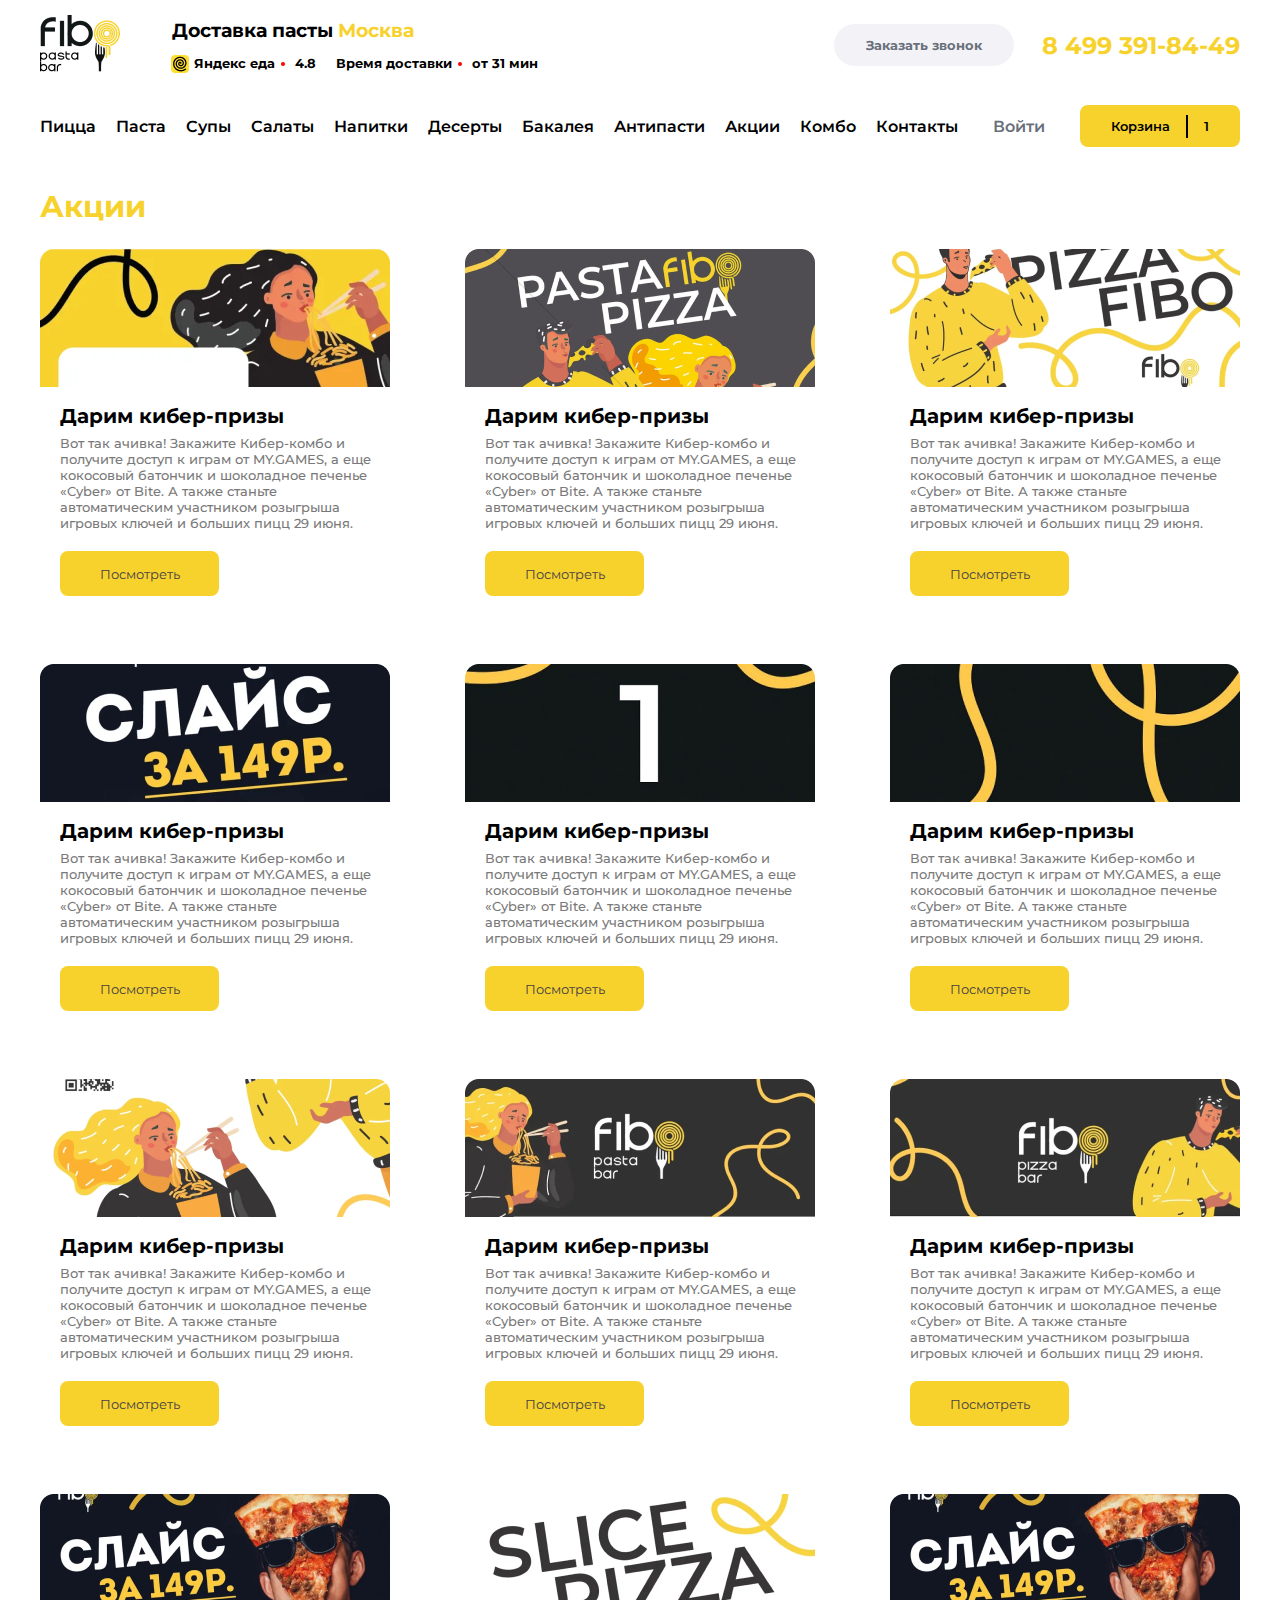
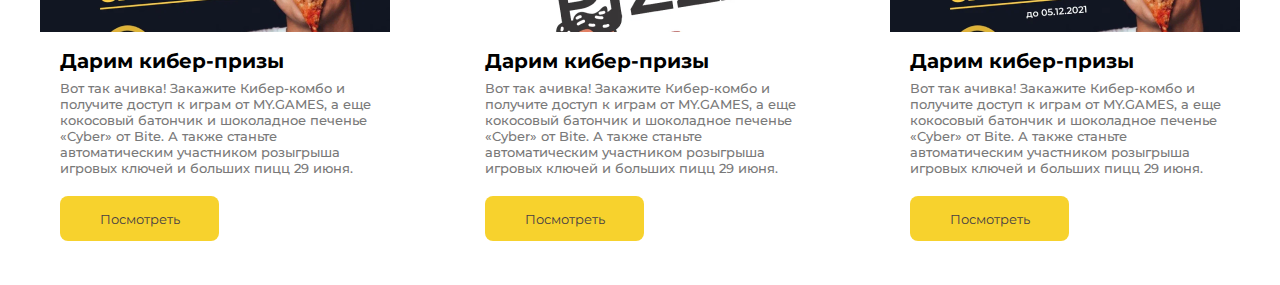
==== akccii.html @ 9b22031e "'adik'" ====
<!doctype html>
<html lang="en">
<head>
    <meta charset="UTF-8">
    <meta name="viewport"
          content="width=device-width, user-scalable=no, initial-scale=1.0, maximum-scale=1.0, minimum-scale=1.0">
    <meta http-equiv="X-UA-Compatible" content="ie=edge">
    <title>Document</title>
    <link rel="stylesheet" href="style/akccii.css">
    <link rel="preconnect" href="https://fonts.googleapis.com">
    <link rel="preconnect" href="https://fonts.gstatic.com" crossorigin>
    <link href="https://fonts.googleapis.com/css2?family=Merienda:wght@300;400;500;700;800&family=Montserrat:wght@300;400;500;600;700;800;900&display=swap" rel="stylesheet">
</head>
<body>
<header>
    <div class="container">
        <div class="header__top">
            <div class="header__icons">
                <img src="image/Rectangle%2076.png" alt="">
                <div class="header__logo">
                    <h3 class="header__delivery">Доставка пасты <span class="header__mos">Москва</span> </h3>
                    <div class="header__description">
                        <h5 class="header__food">Яндекс еда</h5>
                        <h5 class="header__rate">4.8</h5>
                        <h5 class="header__time">Время доставки</h5>
                        <h5>от 31 мин</h5>
                    </div>
                </div>
            </div>
            <div class="header__call">
                <button>Заказать звонок</button>
                <h2>8 499 391-84-49</h2>
            </div>
        </div>
        <div class="header__bottom">
            <ul>
                <li>Пицца</li>
                <li>Паста </li>
                <li>Супы</li>
                <li>Салаты</li>
                <li>Напитки</li>
                <li>Десерты</li>
                <li>Бакалея</li>
                <li>Антипасти</li>
                <li>Акции</li>
                <li>Комбо</li>
                <li>Контакты</li>
            </ul>
            <p>Войти</p>
            <button>Корзина <span class="header__one">1</span></button>
        </div>
    </div>
</header>
<main>
    <section class="section1">
        <div class="container">
            <h2>Акции</h2>
            <div class="box">
                <div class="box__sec">
                    <img src="image/Rectangle 77.png" alt="">
                    <h3>Дарим кибер-призы</h3>
                    <p>Вот так ачивка! Закажите Кибер-комбо и получите доступ к играм от MY.GAMES, а еще кокосовый батончик и шоколадное печенье «Cyber» от Bite. А также станьте автоматическим участником розыгрыша игровых ключей и больших пицц 29 июня.
                    </p>
                    <button>Посмотреть</button>
                </div>
                <div class="box__sec">
                    <img src="image/Rectangle 77 (1).png" alt="">
                    <h3>Дарим кибер-призы</h3>
                    <p>Вот так ачивка! Закажите Кибер-комбо и получите доступ к играм от MY.GAMES, а еще кокосовый батончик и шоколадное печенье «Cyber» от Bite. А также станьте автоматическим участником розыгрыша игровых ключей и больших пицц 29 июня.
                    </p>
                    <button>Посмотреть</button>
                </div>
                <div class="box__sec">
                    <img src="image/Rectangle 77 (2).png" alt="">
                    <h3>Дарим кибер-призы</h3>
                    <p>Вот так ачивка! Закажите Кибер-комбо и получите доступ к играм от MY.GAMES, а еще кокосовый батончик и шоколадное печенье «Cyber» от Bite. А также станьте автоматическим участником розыгрыша игровых ключей и больших пицц 29 июня.
                    </p>
                    <button>Посмотреть</button>
                </div>
            </div>
            <div class="box">
                <div class="box__sec">
                    <img src="image/Rectangle 77 (3).png" alt="">
                    <h3>Дарим кибер-призы</h3>
                    <p>Вот так ачивка! Закажите Кибер-комбо и получите доступ к играм от MY.GAMES, а еще кокосовый батончик и шоколадное печенье «Cyber» от Bite. А также станьте автоматическим участником розыгрыша игровых ключей и больших пицц 29 июня.
                    </p>
                    <button>Посмотреть</button>
                </div>
                <div class="box__sec">
                    <img src="image/Rectangle 77 (4).png" alt="">
                    <h3>Дарим кибер-призы</h3>
                    <p>Вот так ачивка! Закажите Кибер-комбо и получите доступ к играм от MY.GAMES, а еще кокосовый батончик и шоколадное печенье «Cyber» от Bite. А также станьте автоматическим участником розыгрыша игровых ключей и больших пицц 29 июня.
                    </p>
                    <button>Посмотреть</button>
                </div>
                <div class="box__sec">
                    <img src="image/Rectangle 77 (5).png" alt="">
                    <h3>Дарим кибер-призы</h3>
                    <p>Вот так ачивка! Закажите Кибер-комбо и получите доступ к играм от MY.GAMES, а еще кокосовый батончик и шоколадное печенье «Cyber» от Bite. А также станьте автоматическим участником розыгрыша игровых ключей и больших пицц 29 июня.
                    </p>
                    <button>Посмотреть</button>
                </div>
            </div>
            <div class="box">
                <div class="box__sec">
                    <img src="image/Rectangle 77 (6).png" alt="">
                    <h3>Дарим кибер-призы</h3>
                    <p>Вот так ачивка! Закажите Кибер-комбо и получите доступ к играм от MY.GAMES, а еще кокосовый батончик и шоколадное печенье «Cyber» от Bite. А также станьте автоматическим участником розыгрыша игровых ключей и больших пицц 29 июня.
                    </p>
                    <button>Посмотреть</button>
                </div>
                <div class="box__sec">
                    <img src="image/Rectangle 77 (7).png" alt="">
                    <h3>Дарим кибер-призы</h3>
                    <p>Вот так ачивка! Закажите Кибер-комбо и получите доступ к играм от MY.GAMES, а еще кокосовый батончик и шоколадное печенье «Cyber» от Bite. А также станьте автоматическим участником розыгрыша игровых ключей и больших пицц 29 июня.
                    </p>
                    <button>Посмотреть</button>
                </div>
                <div class="box__sec">
                    <img src="image/Rectangle 77 (9).png" alt="">
                    <h3>Дарим кибер-призы</h3>
                    <p>Вот так ачивка! Закажите Кибер-комбо и получите доступ к играм от MY.GAMES, а еще кокосовый батончик и шоколадное печенье «Cyber» от Bite. А также станьте автоматическим участником розыгрыша игровых ключей и больших пицц 29 июня.
                    </p>
                    <button>Посмотреть</button>
                </div>
            </div>
            <div class="box">
                <div class="box__sec">
                    <img src="image/Rectangle 77 (10).png" alt="">
                    <h3>Дарим кибер-призы</h3>
                    <p>Вот так ачивка! Закажите Кибер-комбо и получите доступ к играм от MY.GAMES, а еще кокосовый батончик и шоколадное печенье «Cyber» от Bite. А также станьте автоматическим участником розыгрыша игровых ключей и больших пицц 29 июня.
                    </p>
                    <button>Посмотреть</button>
                </div>
                <div class="box__sec">
                    <img src="image/Rectangle 78.png" alt="">
                    <h3>Дарим кибер-призы</h3>
                    <p>Вот так ачивка! Закажите Кибер-комбо и получите доступ к играм от MY.GAMES, а еще кокосовый батончик и шоколадное печенье «Cyber» от Bite. А также станьте автоматическим участником розыгрыша игровых ключей и больших пицц 29 июня.
                    </p>
                    <button>Посмотреть</button>
                </div>
                <div class="box__sec">
                    <img src="image/Rectangle 77 (11).png" alt="">
                    <h3>Дарим кибер-призы</h3>
                    <p>Вот так ачивка! Закажите Кибер-комбо и получите доступ к играм от MY.GAMES, а еще кокосовый батончик и шоколадное печенье «Cyber» от Bite. А также станьте автоматическим участником розыгрыша игровых ключей и больших пицц 29 июня.
                    </p>
                    <button>Посмотреть</button>
                </div>
            </div>
        </div>

    </section>
</main>

</body>
</html>
---- style/akccii.css ----
*{
    margin: 0;
    padding: 0;
    box-sizing: border-box;
    list-style: none;
    font-family: 'Montserrat', sans-serif;
}
.container{
    width: 1200px;
    margin:  0 auto;
}
.header__top{
    display: flex;
    justify-content: space-between;
    align-items: center;
}
.header__icons{
    display: flex;
    align-items: center;
    column-gap: 52px;
}
.header__call{
    display: flex;
    align-items: center;
    column-gap: 28px;
}
.header__description{
    display: flex;
    margin-left: 22px;
    column-gap: 20px;
    margin-top: 13px;
}
header{
    padding: 15px 0 41px;
}
.header__mos{
    color: #F7D22D;
}
.header__food{
    position: relative;
}
.header__food:before{
    content: '';
    display: block;
    width: 18px;
    height: 18px;
    background: url("../image/image 31.png")center/cover no-repeat;
    position: absolute;
    left: -23px;
}
.header__food:after{
    content: '';
    display: block;
    width: 4px;
    height: 4px;
    background: red;
    border-radius: 50%;
    position: absolute;
    right: -10px;
    top: 44%;
}
.header__rate{
    position: relative;
}
.header__rate:after{
    content: '';
    display: block;
    width: 14px;
    height: 16px;
    background: url("../image/.png")center/cover no-repeat;
    position: absolute;
    top: -7%;
    right: -17px;
}
.header__time{
    position: relative;
}
.header__time:after{
    content: '';
    display: block;
    width: 4px;
    height: 4px;
    background: red;
    border-radius: 50%;
    position: absolute;
    right: -10px;
    top: 44%;
}
.header__call button{
    border-radius: 28px;
    background: #F3F3F7;
    width: 180px;
    height: 42px;
    border: none;
    color: #696F7A;
    font-weight: 700;
}
.header__call h2{
    color: #F7D22D;
}
.header__bottom{
    display: flex;
    align-items: center;
    justify-content: space-between;
    margin-top: 30px;
}
.header__bottom ul{
    display: flex;
    column-gap: 20px;
    font-weight: 600;
}
.header__bottom p{
    font-weight: 600;
    color: #696F7A;
}
.header__bottom button{
    width: 160px;
    height: 42px;
    background: #F7D22D;
    border: none;
    border-radius: 8px;
    color: black;
    font-weight: 600;

}
.header__one{
    margin-left: 30px;
    position: relative;
}
.header__one:before{
    display: block;
    content: '';
    position: absolute;
    width: 2px;
    height: 23px;
    background: black;
    top:-21%;
    right: 21px;
}
.banner__carousel{
    display: flex;
    justify-content: space-between;
}
.section1 h2{
    font-size: 30px;
    font-weight: 700;
    color: #F7D22D;
}
.box{
    display: flex;
    margin-top: 24px;
    column-gap: 30px;
    justify-content: space-between;
}
.box__sec{
    width: 350px;
    height: 391px;
}
.box__sec h3{
    font-size: 20px;
    font-weight: 700;
    margin-left: 20px;
    margin-top: 13px;
}
.box__sec p{
    font-size: 13px;
    font-weight: 500;
    margin-left: 20px;
    margin-top: 7px;
    color: #797979;
}
.box__sec button{
    width: 159px;
    height: 45px;
    background: #F7D22D;
    border: none;
    border-radius: 8px;
    color: #473E43;
    margin-left: 20px;
    margin-top: 20px;
}
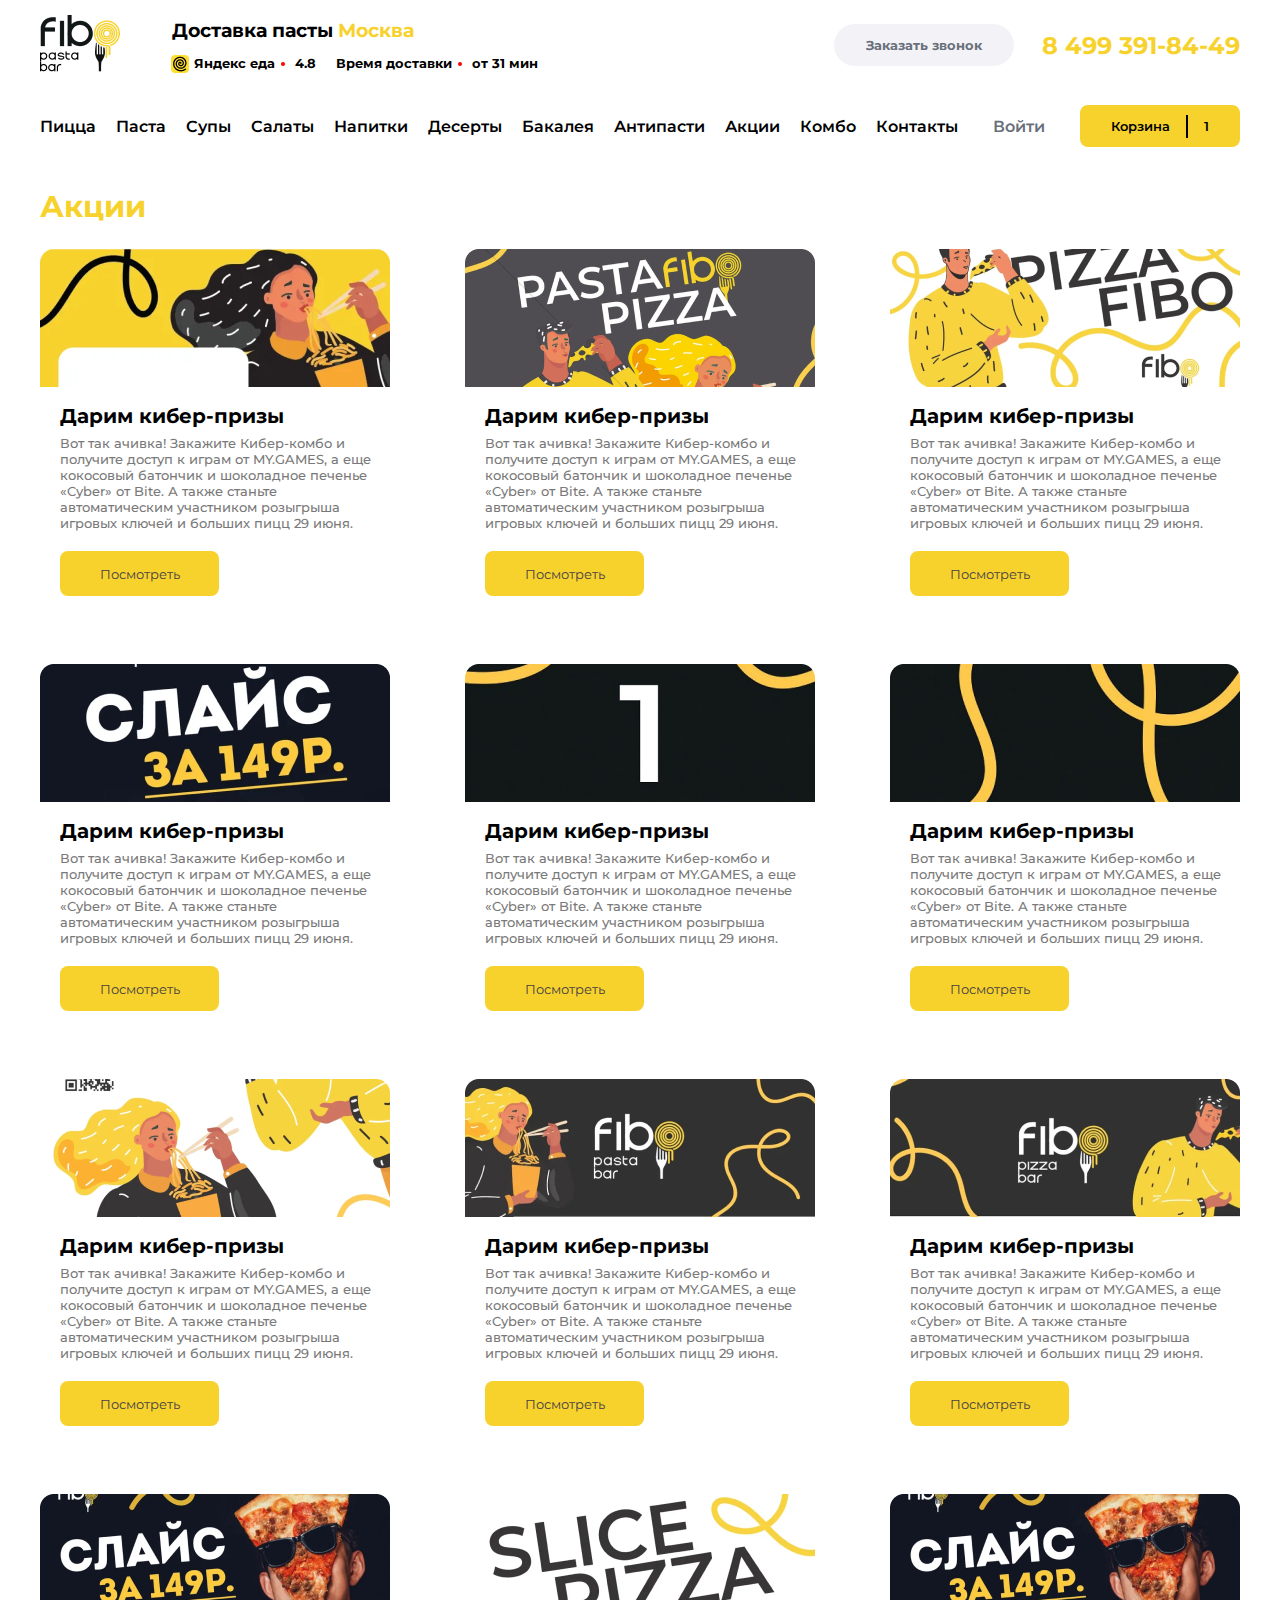
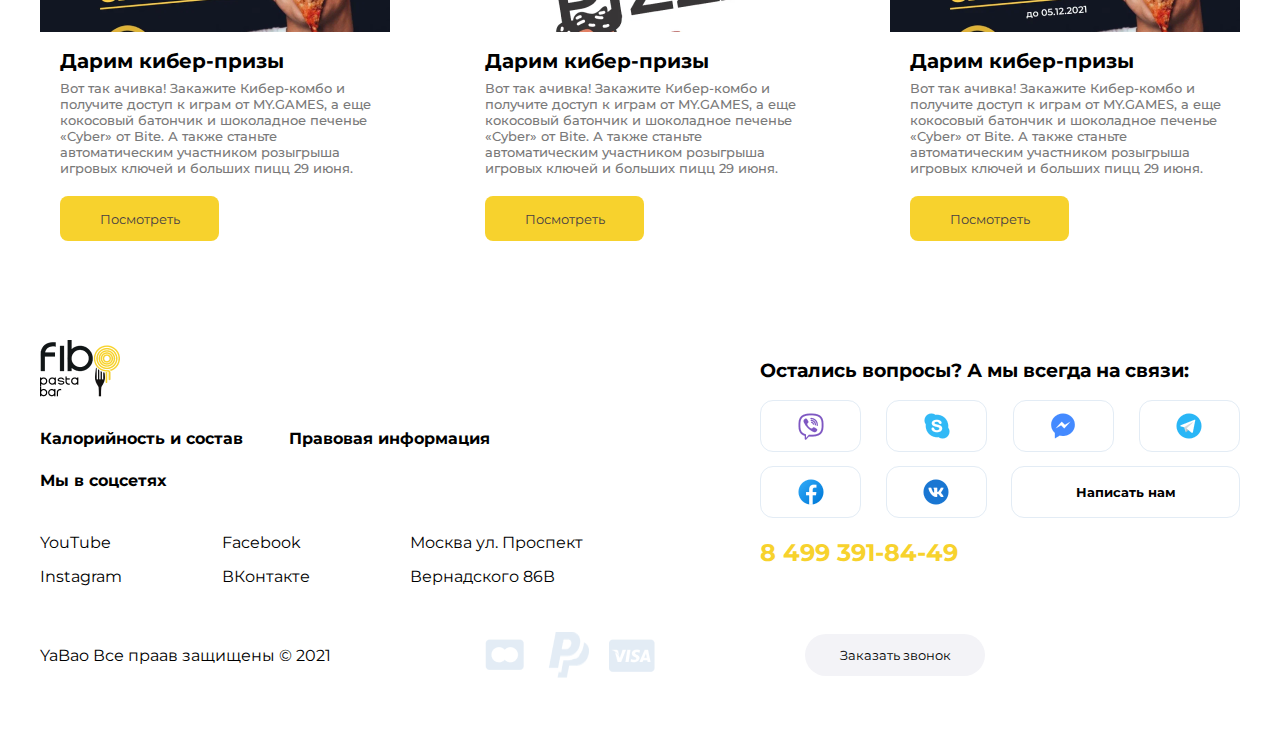
==== commit ea4a10ea: "'akccii'" ====
--- a/akccii.html
+++ b/akccii.html
@@ -151,6 +151,75 @@
 
     </section>
 </main>
+<footer>
+    <div class="container">
+        <div class="footer__top">
+            <img src="image/Rectangle 76.png" alt="">
+            <h3>Остались вопросы? А мы всегда на связи:
+            </h3>
+        </div>
+        <div class="footer__mid">
+            <ul>
+                <li>Калорийность и состав</li>
+                <li>Правовая информация</li>
+                <li>Мы в соцсетях</li>
+            </ul>
+            <div class="footer__media">
+                <div class="media__top">
+                    <div class="media__icon">
+                        <img src="image/image%2017.png" alt="">
+                    </div>
+                    <div class="media__icon">
+                        <img src="image/image%2018.png" alt="">
+                    </div>
+                    <div class="media__icon">
+                        <img src="image/image%2019.png" alt="">
+                    </div>
+                    <div class="media__icon">
+                        <img src="image/image%2020.png" alt="">
+                    </div>
+                </div>
+                <div class="media__bottom">
+                    <div class="media__icon">
+                        <img src="image/image%2021.png" alt="">
+                    </div>
+                    <div class="media__icon">
+                        <img src="image/image%2022.png" alt="">
+                    </div>
+                    <button>Написать нам</button>
+                </div>
+            </div>
+        </div>
+        <div class="footer__bottom">
+            <div class="footer__text">
+                <ul>
+                    <li>YouTube</li>
+                    <li>Instagram</li>
+                </ul>
+                <ul>
+                    <li>Facebook</li>
+                    <li>ВКонтакте</li>
+                </ul>
+                <ul>
+                    <li>Москва ул. Проспект</li>
+                    <li> Вернадского 86В</li>
+                </ul>
+            </div>
+            <div class="footer__number">
+                <h2>8 499 391-84-49</h2>
+            </div>
+        </div>
+        <div class="footer">
+            <p>YaBao Все праав защищены © 2021</p>
+            <div class="footer__visa">
+                <img src="image/Group%20326.png" alt="">
+                <img src="image/Group%20327.png" alt="">
+                <img src="image/Group%20328.png" alt="">
+            </div>
+            <button>Заказать звонок</button>
+        </div>
+    </div>
+</footer>
 
 </body>
 </html>--- a/style/akccii.css
+++ b/style/akccii.css
@@ -178,4 +178,96 @@
     color: #473E43;
     margin-left: 20px;
     margin-top: 20px;
+}
+.footer__top{
+    display: flex;
+    justify-content: space-between;
+    width: 100%;
+    align-items: center;
+}
+.footer__top h3{
+    width: calc(45% - 60px);
+}
+.footer__mid{
+    display: flex;
+    justify-content: space-between;
+    align-items: center;
+}
+.footer__media{
+    width: calc(45% - 60px);
+}
+.media__icon{
+    width: 101px;
+    height: 52px;
+    background: white;
+    border-radius: 13px;
+    border: 1px solid #E3ECF5;
+    display: flex;
+    justify-content: center;
+    align-items: center;
+}
+.media__top{
+    display: flex;
+    align-items: center;
+    justify-content: space-between;
+}
+.media__bottom{
+    display: flex;
+    align-items: center;
+    justify-content: space-between;
+    margin-top: 14px;
+}
+.media__bottom button{
+    width: 229px;
+    height: 52px;
+    border: 1px solid #E3ECF5;
+    border-radius: 13px;
+    background: white;
+    font-weight: 700;
+
+}
+.footer__mid ul{
+    display: flex;
+    flex-wrap: wrap;
+    width: 450px;
+    justify-content: space-between;
+    row-gap: 23px;
+    font-weight: 700;
+}
+.footer__bottom{
+    display: flex;
+    justify-content: space-between;
+    align-items: center;
+    width: 100%;
+}
+.footer__number{
+    width: calc(45% - 60px);
+    color: #F7D22D;
+}
+.footer__text{
+    display: flex;
+    column-gap: 100px;
+}
+.footer__text li{
+    margin-top: 15px;
+}
+.footer{
+    display: flex;
+    column-gap: 150px;
+    align-items: center;
+    margin-top: 46px;
+}
+.footer button{
+    background: rgba(243, 243, 247, 1);
+    border-radius: 28px;
+    width: 180px;
+    height: 42px;
+    border: none;
+}
+.footer__visa{
+    display: flex;
+    column-gap: 20px;
+}
+footer{
+    padding: 55px 0 70px;
 }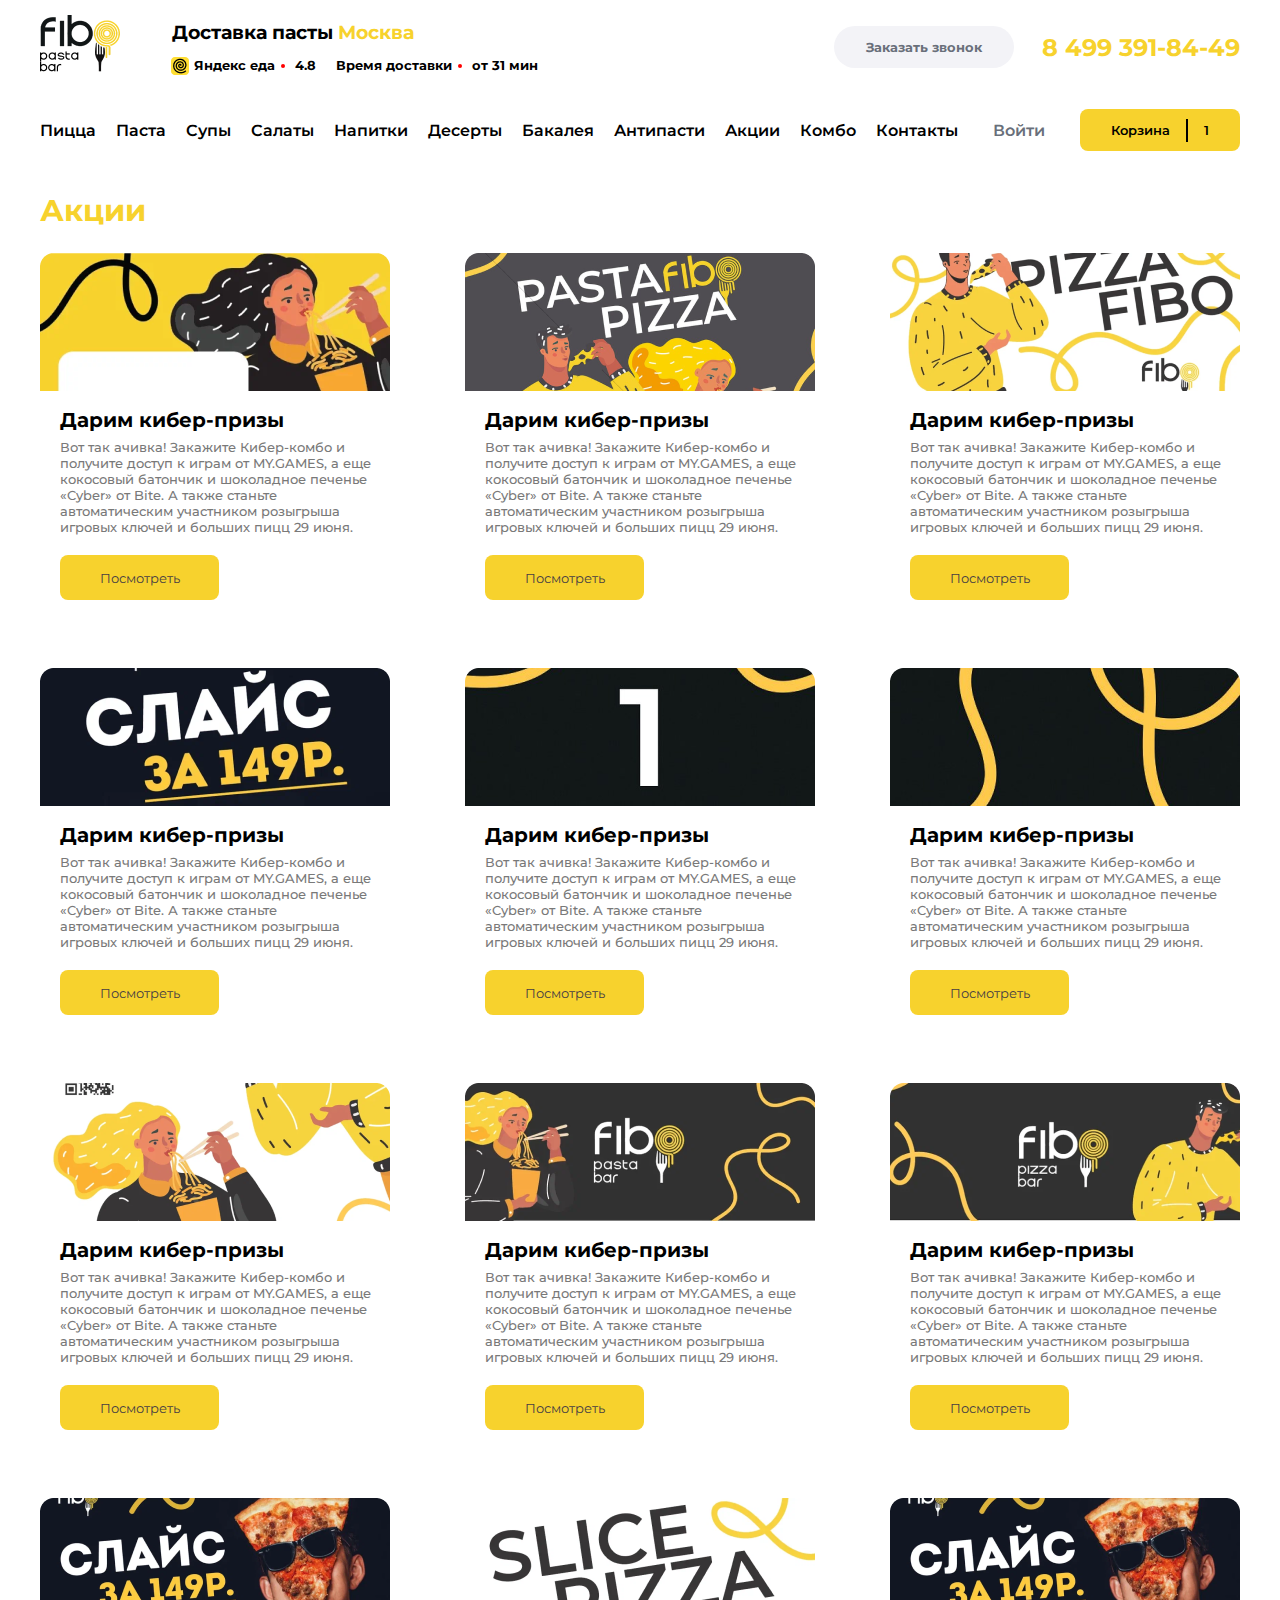
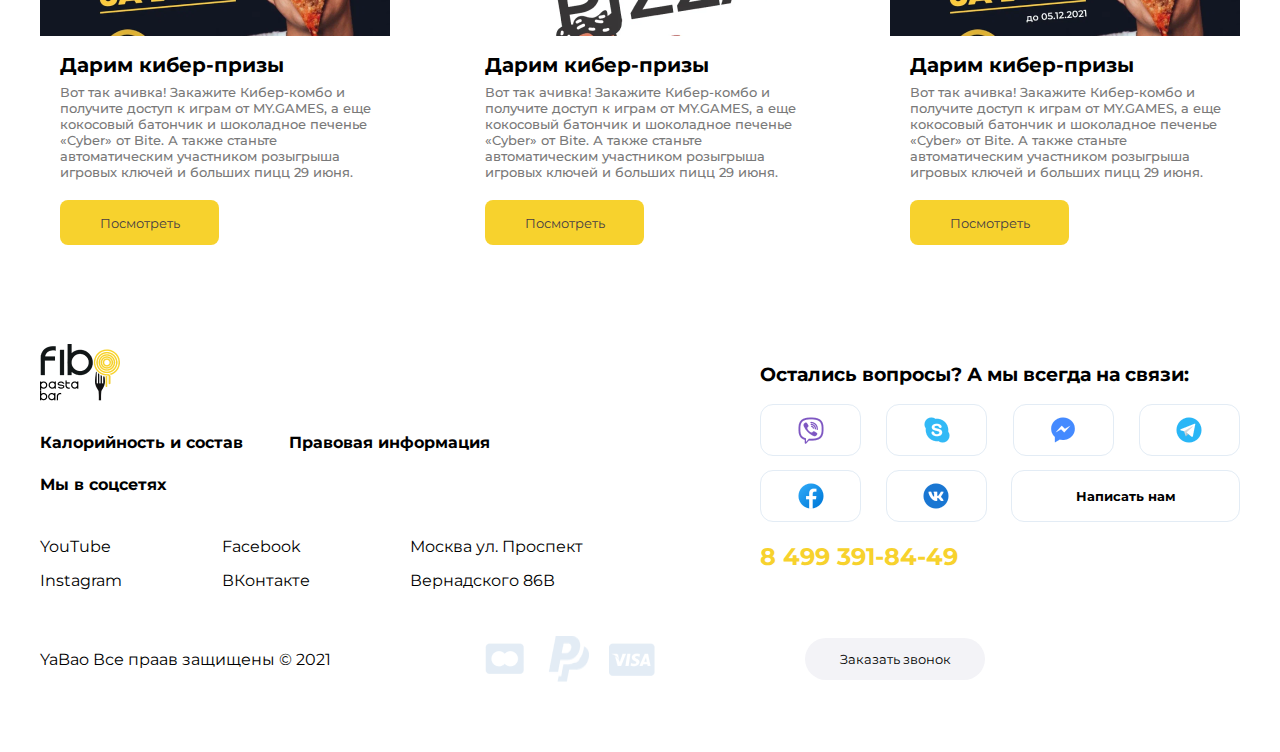
==== commit 3b80913e: "add delivery html file" ====
--- a/akccii.html
+++ b/akccii.html
@@ -16,7 +16,11 @@
     <div class="container">
         <div class="header__top">
             <div class="header__icons">
-                <img src="image/Rectangle%2076.png" alt="">
+
+                <a href="./index.html">
+                    <img src="image/Rectangle%2076.png" alt="">
+                </a>
+
                 <div class="header__logo">
                     <h3 class="header__delivery">Доставка пасты <span class="header__mos">Москва</span> </h3>
                     <div class="header__description">
